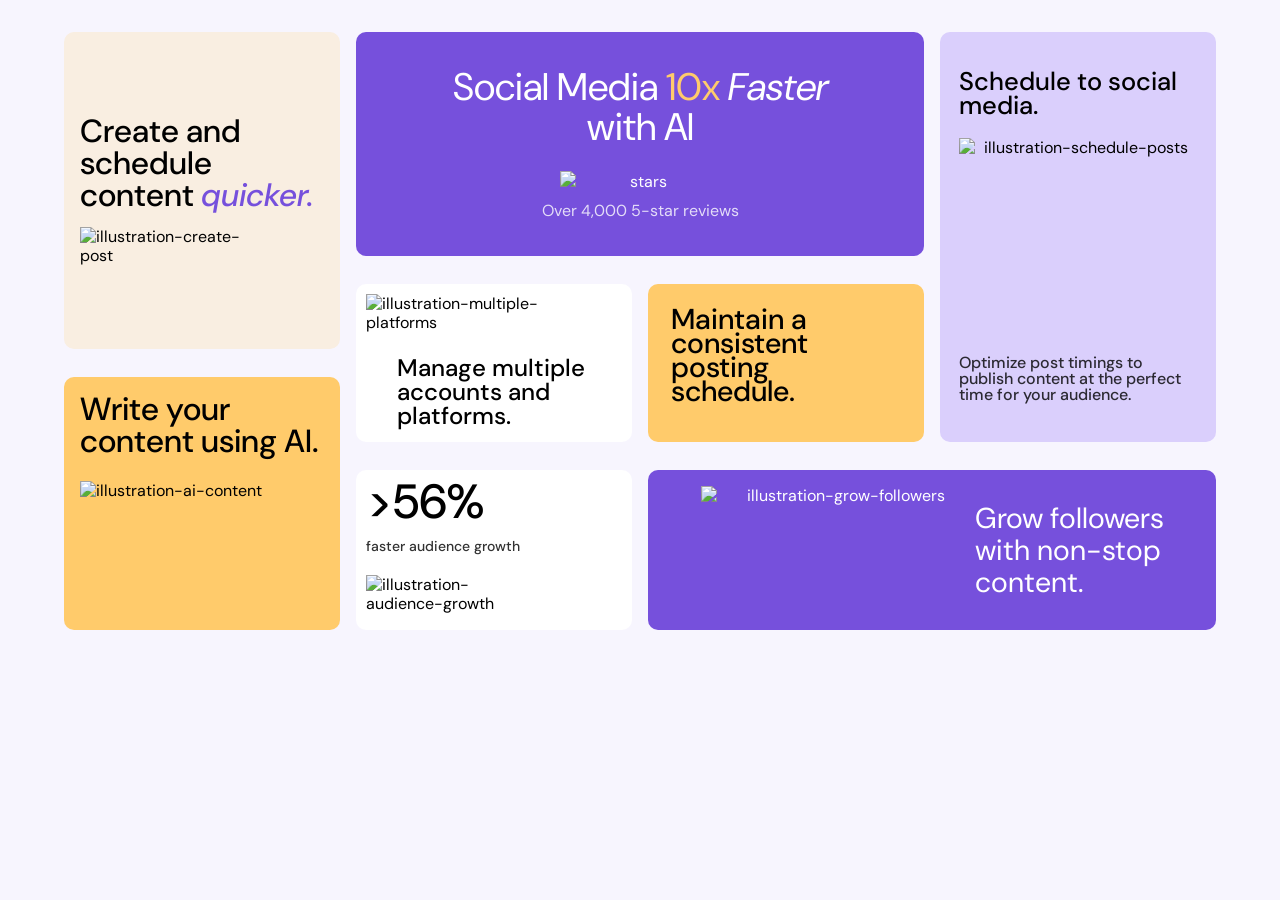
==== index.html @ 7a7e74ae "changes to file structure" ====
<!DOCTYPE html>
<html lang="en">
<head>
  <meta charset="UTF-8">
  <meta name="viewport" content="width=device-width, initial-scale=1.0">
  <title>Bento-Grid</title>
  <link rel="stylesheet" href="style.css">
  <link rel="shortcut icon" href="./assets/images/favicon-32x32.png" type="image/x-icon">
  <link rel="preconnect" href="https://fonts.googleapis.com">
  <link rel="preconnect" href="https://fonts.gstatic.com" crossorigin>
  <link href="https://fonts.googleapis.com/css2?family=DM+Sans:ital,opsz,wght@0,9..40,100..1000;1,9..40,100..1000&family=Inter:ital,opsz,wght@0,14..32,100..900;1,14..32,100..900&display=swap" rel="stylesheet">
</head>
<body>
  
  <div class="homepage">
    <div class="social-media">
      <p id="social-media">Social Media <span id="colored" >10x</span> <i>Faster</i> with AI</p>
      <img src="./assets/images/illustration-five-stars.webp" alt="stars">
      <p id="review">Over 4,000 5-star reviews</p>
    </div>

    <div class="platform">
      <img src="./assets/images/illustration-multiple-platforms.webp" alt="illustration-multiple-platforms">
      <p>Manage multiple accounts and platforms.</p>
    </div>

    <div class="schedule">
      <p>Maintain a consistent posting schedule.</p>
      <img src="./assets/images/illustration-consistent-schedule.webp" alt="illustration-consistent-schedule">
    </div>

    <div class="posting">
      <p>Schedule to social media.</p>
      <img src="./assets/images/illustration-schedule-posts.webp" alt="illustration-schedule-posts">
      <p style="font-size: 1rem;opacity: 0.8;" id="posting-p">Optimize post timings to publish content at the perfect time for your audience.</p>
    </div>

    <div class="grow_followers">
      <img src="./assets/images/illustration-grow-followers.webp" alt="illustration-grow-followers">
      <p>Grow followers <br> with non-stop <br> content.</p>
    </div>

    <div class="audience-growth">
      <p>&gt;56%</p>
      <p style="font-size: 0.875rem;opacity: 0.8;">faster audience growth</p>
      <img src="./assets/images/illustration-audience-growth.webp" alt="illustration-audience-growth">
    </div>

    <div class="create-post">
      <p>Create and schedule content <span id="wrd-spc">quicker.</span></p>
      <img src="./assets/images/illustration-create-post.webp" alt="illustration-create-post">
    </div>

    <div class="AI">
      <p>Write your content using AI.</p>
      <img src="./assets/images/illustration-ai-content.webp" alt="illustration-ai-content">
    </div>
  </div>
</body>
</html>
---- style.css ----
:root {
--Purple-100: hsl(254, 88%, 90%);
--Purple-500: hsl(256, 67%, 59%);
--Yellow-100: hsl(31, 66%, 93%);
--Yellow-500: hsl(39, 100%, 71%);
--White: hsl(0, 0%, 100%);
}
* {
  margin: 0;
  padding:  0;
  box-sizing: border-box;
  font-family: DM Sans;
}
body {
  background-color: hsla(254, 88%, 90%,0.2);
}
.homepage {
  margin: auto;
  display: flex;
  flex-direction: column;
  justify-content: space-between;
  row-gap: 1.75rem;
  width: 90%;
  padding: 2rem 0;
}
p{
  font-weight: 500;
  font-size: 18px;
}
.social-media {
  color: var(--White);
  background-color: var(--Purple-500);
  display: flex;
  flex-direction: column;
  justify-content: center;
  text-align: center;
  border-radius: 0.625rem;
  padding: 2.2rem 0;
}
#colored {
  color: var(--Yellow-500);
}
#social-media {
  font-size: 2.2rem;
  line-height: 2rem;
  font-weight: 400;
  width: 70%;
  margin: auto;
}
.social-media img {
  margin: 0 auto;
  padding: 1.5em 0 0.5rem 0;
}
#review {
  opacity: 0.8;
  font-weight: 400;
  font-size: 16px;
}
img {
  width: 10rem;
}

.social-media,
.platform,
.schedule,
.posting,
.grow_followers,
.audience-growth,
.create-post,
.AI {
  border-radius: 0.625rem;
}

.schedule,
.posting,
.grow_followers,
.audience-growth,
.create-post,
.AI {
  display: flex;
  flex-direction: column;
  line-height: 1.2rem;
  justify-content: space-between;
}

.platform {
  background-color: var(--White);
  display: grid;
  grid-template-rows: 1fr 1fr;
  height: 7.5rem;
  line-height: 1.2rem;
}
.platform p {
  width: 90%;
  margin: auto;
}
.platform img {
  width: 15rem;
  padding: 0.62rem;
}
.schedule {
  background-color: var(--Yellow-500);
  padding: 0.625rem 0 0 0.625rem;
  row-gap: 0.7rem;
}
.schedule p {
  width: 80%;
}
.posting {
  background-color: var(--Purple-100);
  padding: 0.625rem 0.625rem 0 0.625rem;
  text-align: center;
}
.posting p {
  padding: 1.2rem 0;
}
.posting img {
  width: 95%;
  margin: auto;
}
.grow_followers {
  background-color: var(--Purple-500);
  color: var(--White);
  padding: 1rem 0.625rem 0 0.625rem;
  row-gap: 1rem;
  text-align: center;
}
.grow_followers img {
  width: 70%;
  margin: auto;
}
.grow_followers p {
  padding: 1rem 0;
  font-size: 1.5rem;
  line-height: 1.2rem;
}
.audience-growth {
  background-color: var(--White);
  padding: 1rem 0.625rem 1rem 0.625rem;
  row-gap: 0.8rem;
}
.audience-growth p {
  font-size: 1.8rem;
  font-weight: 500;
}
.create-post {
  background-color: var(--Yellow-100);
  padding: 1rem;
  row-gap: 1rem;
}

.create-post p,
.AI p {
  font-size: 1.4rem;
}
#wrd-spc {
  font-style: italic;
  color: var(--Purple-500);
}
.AI {
  background-color: var(--Yellow-500);
  padding: 1rem;
  row-gap: 1rem;
}

@media(min-width: 64rem) {
  .homepage {
    display: grid;
    column-gap: 1rem;
    grid-template-columns: repeat(4,1fr);
    grid-template-areas:
    "create-post social-media social-media posting "
    "create-post social-media social-media posting"
    "create-post platform schedule posting"
    "AI platform schedule posting"
    "AI audience-growth grow-followers grow-followers"
    ;
  }
  .social-media {
    grid-area: social-media;
  }
  #social-media {
    font-size: 2.4rem;
    line-height: 2.5rem;
  }
  .platform {
    grid-area: platform;
    height:100%;
    grid-template-rows: 0.5fr 1fr;
  }
  .platform p {
    width: 70%;
    font-size: 1.5rem;
    line-height: 1.5rem;
  }
  .schedule {
    grid-area: schedule;
    overflow: hidden;
    row-gap: 0;
    justify-content: center;
  }
  .schedule p {
    font-size: 1.8rem;
    line-height: 1.5rem;
    font-weight: 500;
    padding: 0.8rem 0.8rem 0 0.8rem;
  }
  .schedule img {
    padding: 0 0.8rem;
    position: relative;
    top: 2.9rem;
    width: 90%;
  }
  .posting {
    grid-area: posting;
    padding: 1.2rem;
  }
  .posting p {
    font-size: 1.6rem;
    text-align: left;
    line-height: 1.5rem;
    font-weight: 500;
  }
  .posting img {
    margin:0;
    height: 90%;
    width: 100%;
  }
  #posting-p {
    line-height: 1rem;
  }
  .grow_followers {
    grid-area: grow-followers;
    flex-direction: row;
    justify-content: center;
  }
  .grow_followers img{
    margin: 0;
    width: 50%;
    height: 90%;
  }
  .grow_followers p {
    font-size: 1.8rem;
    line-height: 2rem;
    font-weight: 400;
    text-align: left;
  }
  .audience-growth {
    grid-area: audience-growth;
    justify-content: space-evenly;
  }
  .audience-growth p {
    font-size: 3rem;
    line-height: 2rem;
    font-weight: 500;
  }
  .create-post {
    grid-area: create-post;
    justify-content: center;
  }
  .create-post p,
  .AI p {
    font-size: 2rem;
    line-height: 2rem;
    font-weight: 500;
  }
  .AI {
    grid-area: AI;
  }
  .AI img {
    width: 100%;
    height: 60%;
  }
}
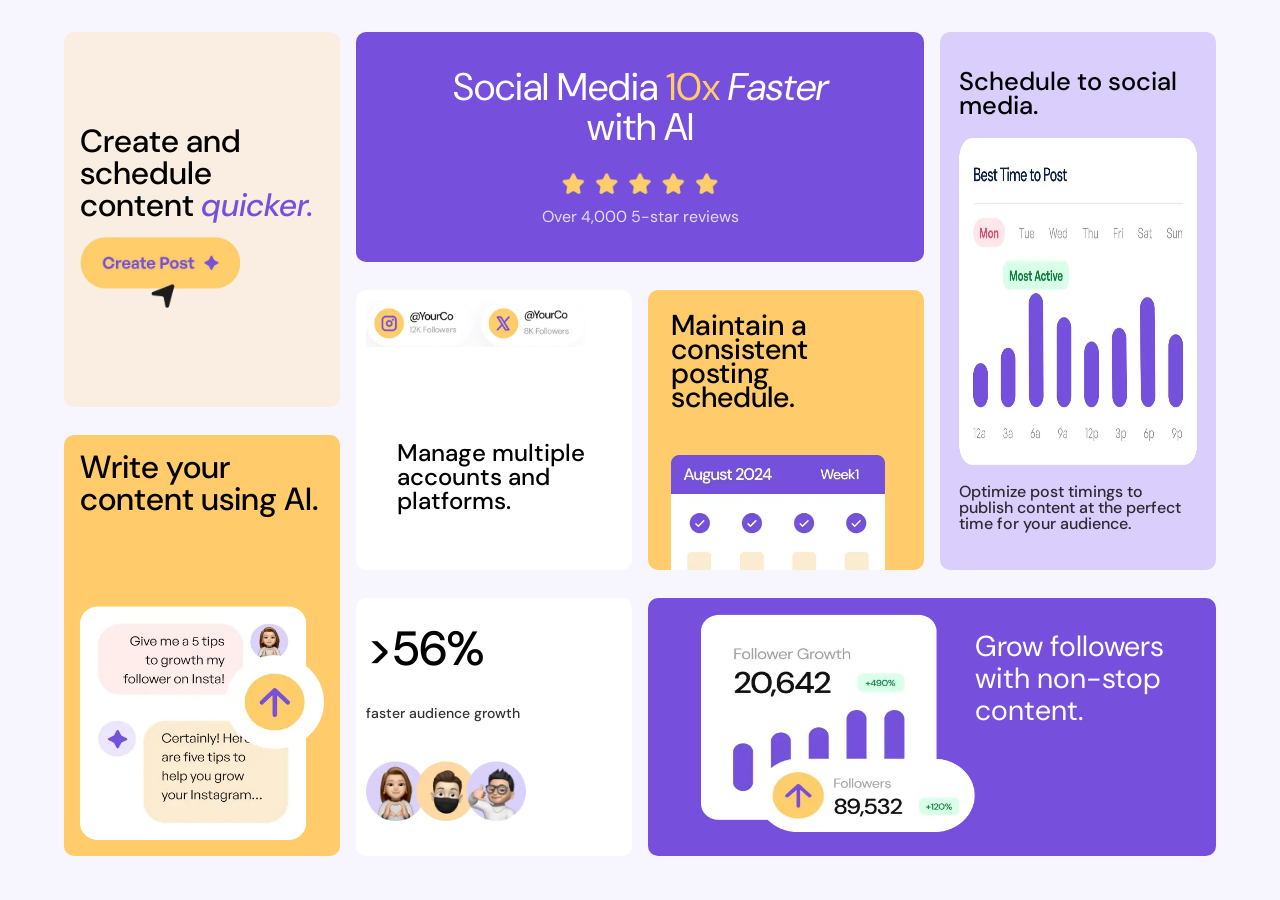
==== commit 3153d318: "Fix HTML structure and update image sources Updated image paths and fixed HTML entities." ====
--- a/index.html
+++ b/index.html
@@ -5,7 +5,7 @@
   <meta name="viewport" content="width=device-width, initial-scale=1.0">
   <title>Bento-Grid</title>
   <link rel="stylesheet" href="style.css">
-  <link rel="shortcut icon" href="./assets/images/favicon-32x32.png" type="image/x-icon">
+  <link rel="shortcut icon" href="./favicon-32x32.png" type="image/x-icon">
   <link rel="preconnect" href="https://fonts.googleapis.com">
   <link rel="preconnect" href="https://fonts.gstatic.com" crossorigin>
   <link href="https://fonts.googleapis.com/css2?family=DM+Sans:ital,opsz,wght@0,9..40,100..1000;1,9..40,100..1000&family=Inter:ital,opsz,wght@0,14..32,100..900;1,14..32,100..900&display=swap" rel="stylesheet">
@@ -15,46 +15,46 @@
   <div class="homepage">
     <div class="social-media">
       <p id="social-media">Social Media <span id="colored" >10x</span> <i>Faster</i> with AI</p>
-      <img src="./assets/images/illustration-five-stars.webp" alt="stars">
+      <img src="./illustration-five-stars.webp" alt="stars">
       <p id="review">Over 4,000 5-star reviews</p>
     </div>
 
     <div class="platform">
-      <img src="./assets/images/illustration-multiple-platforms.webp" alt="illustration-multiple-platforms">
+      <img src="./illustration-multiple-platforms.webp" alt="illustration-multiple-platforms">
       <p>Manage multiple accounts and platforms.</p>
     </div>
 
     <div class="schedule">
       <p>Maintain a consistent posting schedule.</p>
-      <img src="./assets/images/illustration-consistent-schedule.webp" alt="illustration-consistent-schedule">
+      <img src="./illustration-consistent-schedule.webp" alt="illustration-consistent-schedule">
     </div>
 
     <div class="posting">
       <p>Schedule to social media.</p>
-      <img src="./assets/images/illustration-schedule-posts.webp" alt="illustration-schedule-posts">
+      <img src="./illustration-schedule-posts.webp" alt="illustration-schedule-posts">
       <p style="font-size: 1rem;opacity: 0.8;" id="posting-p">Optimize post timings to publish content at the perfect time for your audience.</p>
     </div>
 
     <div class="grow_followers">
-      <img src="./assets/images/illustration-grow-followers.webp" alt="illustration-grow-followers">
+      <img src="./illustration-grow-followers.webp" alt="illustration-grow-followers">
       <p>Grow followers <br> with non-stop <br> content.</p>
     </div>
 
     <div class="audience-growth">
       <p>&gt;56%</p>
       <p style="font-size: 0.875rem;opacity: 0.8;">faster audience growth</p>
-      <img src="./assets/images/illustration-audience-growth.webp" alt="illustration-audience-growth">
+      <img src="./illustration-audience-growth.webp" alt="illustration-audience-growth">
     </div>
 
     <div class="create-post">
       <p>Create and schedule content <span id="wrd-spc">quicker.</span></p>
-      <img src="./assets/images/illustration-create-post.webp" alt="illustration-create-post">
+      <img src="./illustration-create-post.webp" alt="illustration-create-post">
     </div>
 
     <div class="AI">
       <p>Write your content using AI.</p>
-      <img src="./assets/images/illustration-ai-content.webp" alt="illustration-ai-content">
+      <img src="./illustration-ai-content.webp" alt="illustration-ai-content">
     </div>
   </div>
 </body>
-</html>+</html>
